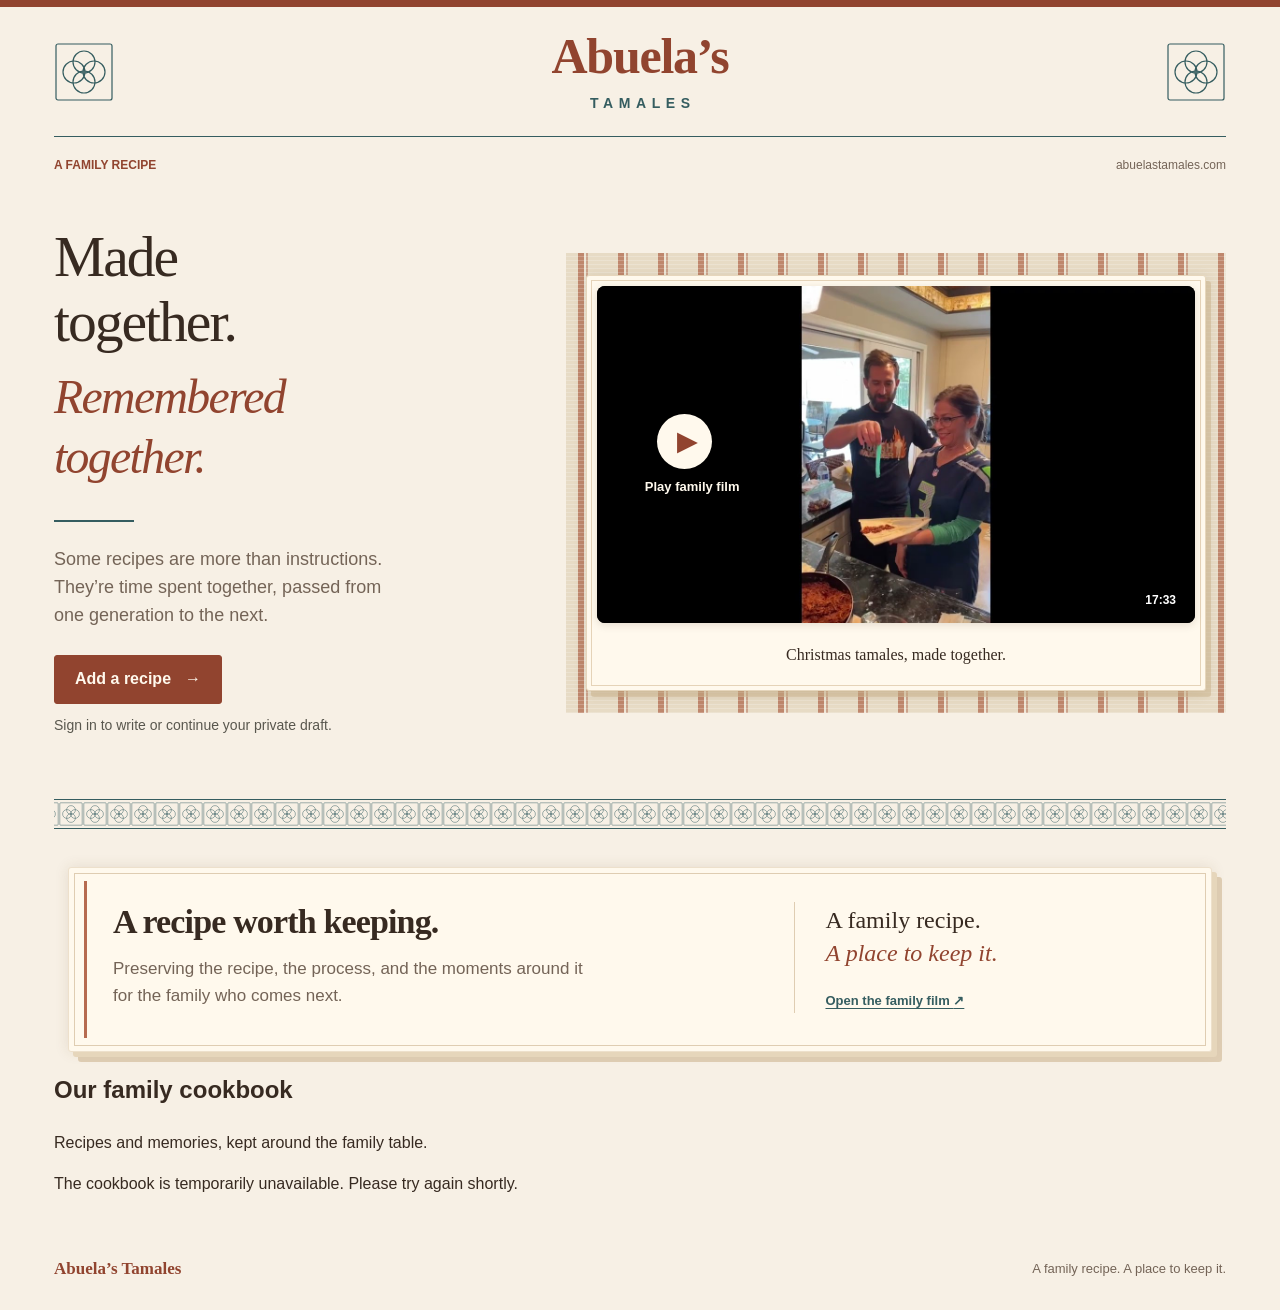
==== index.html @ d85bb09c "Add private family cookbook with photos and editor invitations" ====
<!doctype html>
<html lang="en">
<head>
<meta charset="utf-8">
<meta name="viewport" content="width=device-width, initial-scale=1">
<title>Abuela’s Tamales — A family recipe</title>
<meta name="description" content="A family tamale recipe, preserved on film for the generations to come.">
<meta name="robots" content="noindex, nofollow, max-image-preview:large">
<link rel="canonical" href="https://abuelastamales.com/">
<meta property="og:type" content="website">
<meta property="og:locale" content="en_US">
<meta property="og:site_name" content="Abuela’s Tamales">
<meta property="og:title" content="Abuela’s Tamales — Made together. Remembered together.">
<meta property="og:description" content="Watch our family’s Christmas tamale film—a recipe and the moments around it, preserved for the generations to come.">
<meta property="og:url" content="https://abuelastamales.com/">
<meta property="og:image" content="https://abuelastamales.com/share-card-v1.jpg">
<meta property="og:image:secure_url" content="https://abuelastamales.com/share-card-v1.jpg">
<meta property="og:image:type" content="image/jpeg">
<meta property="og:image:width" content="1200">
<meta property="og:image:height" content="630">
<meta property="og:image:alt" content="Abuela’s Tamales. Made together. Remembered together. A family recipe, preserved on film.">
<meta name="twitter:card" content="summary_large_image">
<meta name="twitter:title" content="Abuela’s Tamales — Made together. Remembered together.">
<meta name="twitter:description" content="A family tamale recipe, preserved on film for the generations to come.">
<meta name="twitter:image" content="https://abuelastamales.com/share-card-v1.jpg">
<meta name="twitter:image:alt" content="Abuela’s Tamales. Made together. Remembered together. A family recipe, preserved on film.">
<meta name="referrer" content="strict-origin-when-cross-origin">
<link rel="stylesheet" href="styles.css?v=recipe-entry-1">
<script src="video-config.js" defer></script>
<script src="video-player.js" defer></script>
</head>
<body>
<a class="skip-link" href="#main">Skip to content</a>
<div class="page">
<header class="site-header">
<span class="tile" aria-hidden="true"></span>
<a class="wordmark" href="./" aria-label="Abuela’s Tamales, home">Abuela’s<span>Tamales</span></a>
<span class="tile" aria-hidden="true"></span>
</header>
<main id="main">
<div class="page-label"><p class="eyebrow">A family recipe</p><span>abuelastamales.com</span></div>
<div class="hero">
<section class="intro" aria-labelledby="title">
<h1 id="title"><span>Made<br class="desktop-break"> together.</span><em>Remembered<br> together.</em></h1>
<div class="short-rule" aria-hidden="true"></div>
<p class="lead">Some recipes are more than instructions. They’re time spent together, passed from one generation to the next.</p>
<div class="recipe-entry"><a class="recipe-entry-button" href="add-recipe.html">Add a recipe <span aria-hidden="true">→</span></a><p>Sign in to write or continue your private draft.</p></div>
</section>
<div class="linen">
<figure class="film" aria-labelledby="film-caption">
<div class="video-frame" id="video-frame">
<img class="poster" src="family-video.jpg" width="1280" height="720" alt="Family members making tamales together in the kitchen.">
<a class="play-control" id="video-launch" href="https://d2r3pvc81h83y9.cloudfront.net/media/christmas-tamales-720p-v1.mp4" target="_blank" rel="noopener noreferrer" aria-label="Play the family film, Christmas Tamales, 17 minutes 33 seconds">
<span class="play-circle" aria-hidden="true">▶</span><span class="play-label">Play family film</span>
</a><span class="duration" aria-hidden="true">17:33</span>
</div>
<figcaption id="film-caption">Christmas tamales, made together.</figcaption>
<noscript><p class="player-note">Use the play link to open the family video.</p></noscript>
</figure>
</div>
</div>
<div class="tile-border" aria-hidden="true"></div>
<section class="notebook" aria-labelledby="story-title">
<div class="notebook-copy"><h2 id="story-title">A recipe worth keeping.</h2><p>Preserving the recipe, the process, and the moments around it<br class="wide-break"> for the family who comes next.</p></div>
<div class="notebook-aside"><p>A family recipe.<br><em>A place to keep it.</em></p><a href="https://d2r3pvc81h83y9.cloudfront.net/media/christmas-tamales-720p-v1.mp4" target="_blank" rel="noopener noreferrer">Open the family film <span aria-hidden="true">↗</span><span class="sr-only"> (opens a new tab)</span></a></div>
</section>
<section aria-labelledby="cookbook-heading"><h2 id="cookbook-heading">Our family cookbook</h2><p>Recipes and memories, kept around the family table.</p><div id="family-cookbook"></div></section></main>
<footer><span>Abuela’s Tamales</span><p>A family recipe. A place to keep it.</p></footer>
</div>
<script type="module" src="gallery.mjs"></script></body>
</html>
---- styles.css ----
:root{color-scheme:light;--paper:#f7f0e5;--card:#fff9ed;--ink:#372a21;--muted:#746457;--brick:#91442f;--teal:#355d60;--line:#dfcdb2;--tile:url("data:image/svg+xml,%3Csvg xmlns='http://www.w3.org/2000/svg' viewBox='0 0 60 60'%3E%3Cg fill='none' stroke='%23355d60' stroke-width='1.2'%3E%3Crect x='2' y='2' width='56' height='56' rx='2'/%3E%3Ccircle cx='30' cy='20' r='11'/%3E%3Ccircle cx='20' cy='30' r='11'/%3E%3Ccircle cx='40' cy='30' r='11'/%3E%3Ccircle cx='30' cy='40' r='11'/%3E%3C/g%3E%3C/svg%3E")}
*{box-sizing:border-box}body{margin:0;background:#e0d4c1;color:var(--ink);font:16px/1.6 -apple-system,BlinkMacSystemFont,"Segoe UI",sans-serif}.page{max-width:1400px;margin:0 auto;background:var(--paper);border-top:7px solid var(--brick);padding:0 54px}a{color:inherit;text-underline-offset:.25em}a:focus-visible,button:focus-visible{outline:3px solid var(--teal);outline-offset:5px}.site-header{display:flex;align-items:center;justify-content:space-between;min-height:130px;border-bottom:1px solid var(--teal)}.tile{width:60px;height:60px;display:block;background:var(--tile) center/contain no-repeat}.wordmark{color:var(--brick);font:bold 50px/1 Georgia,"Times New Roman",serif;letter-spacing:-.025em;text-decoration:none;text-align:center}.wordmark span{display:block;margin-top:13px;color:var(--teal);font:700 14px/1.3 -apple-system,BlinkMacSystemFont,"Segoe UI",sans-serif;letter-spacing:.4em;text-transform:uppercase;padding-left:.4em}.page-label{display:flex;align-items:center;justify-content:space-between;margin:19px 0 35px}.eyebrow{margin:0;color:var(--brick);font-size:12px;font-weight:700;text-transform:uppercase}.page-label>span{font-size:12px;color:var(--muted)}.hero{display:grid;grid-template-columns:minmax(0,.7fr) minmax(0,1fr);gap:50px;align-items:center}.intro{padding:15px 0 20px}h1{font:normal clamp(40px,4.5vw,64px)/1.12 Georgia,"Times New Roman",serif;letter-spacing:-.035em;margin:0}h1 span,h1 em{display:block}h1 em{color:var(--brick);font-weight:normal;font-size:.83em;line-height:1.25;margin-top:13px;letter-spacing:-.035em}.short-rule{width:80px;height:2px;background:var(--teal);margin:33px 0 24px}.lead{max-width:360px;margin:0;color:var(--muted);font-size:18px;line-height:1.55}.linen{padding:22px 20px;background-color:#e7dbc5;background-image:repeating-linear-gradient(0deg,#fff3 0 1px,transparent 1px 4px),repeating-linear-gradient(90deg,transparent 0 12px,#ac5f43ad 12px 18px,#fff4 18px 20px,#ad624973 20px 22px,transparent 22px 40px)}.film{position:relative;background:var(--card);margin:0;padding:10px 10px 0;border:1px solid #e6d6bc;border-radius:3px;box-shadow:5px 6px 0 #c9b18a80,0 3px 13px #624b2826;outline:1px solid #e5d3b8;outline-offset:-6px}.video-frame{position:relative;aspect-ratio:16/9;background:#000;border-radius:8px;overflow:hidden;box-shadow:0 2px 8px #49362426}.poster{width:100%;height:100%;object-fit:cover;display:block}.play-control{position:absolute;inset:0;display:flex;flex-direction:column;align-items:flex-start;justify-content:center;padding-left:10%;gap:10px;color:var(--card);text-decoration:none;font:600 13px/1.3 -apple-system,BlinkMacSystemFont,"Segoe UI",sans-serif;border:0;background:transparent;cursor:pointer;width:100%}.play-circle{display:grid;place-items:center;width:55px;height:55px;border-radius:50%;background:var(--card);color:var(--brick);font-size:25px;padding-left:4px}.play-label{margin-left:-12px}.play-control:hover .play-circle{background:#fff;transform:scale(1.04)}.play-control:focus-visible{outline:3px solid #fff;outline-offset:-6px}.duration{position:absolute;bottom:12px;right:16px;color:#fff;background:#000a;padding:0 3px;font-size:12px;font-weight:600;pointer-events:none}.video-frame video{display:block;width:100%;height:100%;border:0}figcaption{text-align:center;font:16px/1.4 Georgia,"Times New Roman",serif;padding:21px 6px 24px}.player-note{font-size:12px;padding:0 10px 10px}.tile-border{height:30px;border-block:1px solid var(--teal);margin:43px 0 38px;background-image:var(--tile);background-size:24px 24px;background-repeat:repeat-x;background-position:5px center}.notebook{position:relative;display:grid;grid-template-columns:1.7fr 1fr;gap:38px;margin:0 14px;padding:34px 38px 38px 44px;background:var(--card);border:1px solid #ede0cb;border-radius:3px;box-shadow:5px 5px 0 #e6d6bb,10px 10px 0 #cbb18a8c,0 0 14px #6a4f2420;outline:1px solid var(--line);outline-offset:-7px}.notebook:before{content:"";position:absolute;left:15px;top:13px;bottom:13px;width:3px;background:#b66b50}.notebook-copy h2{font:bold 34px/1.2 Georgia,"Times New Roman",serif;letter-spacing:-.025em;margin:0 0 12px}.notebook-copy p{margin:0;color:var(--muted);font-size:17px}.notebook-aside{border-left:1px solid var(--line);padding:2px 0 0 30px}.notebook-aside p{font:normal 24px/1.35 Georgia,"Times New Roman",serif;margin:0 0 18px}.notebook-aside p em{color:var(--brick)}.notebook-aside a{color:var(--teal);font-size:13px;font-weight:600}footer{display:flex;align-items:center;justify-content:space-between;gap:24px;padding:45px 0 30px;font-size:13px;color:var(--muted)}footer>span{color:var(--brick);font:bold 17px/1.3 Georgia,"Times New Roman",serif}footer p{margin:0}.sr-only,.skip-link:not(:focus){position:absolute;width:1px;height:1px;padding:0;margin:-1px;overflow:hidden;clip:rect(0,0,0,0);white-space:nowrap;border:0}.skip-link:focus{position:fixed;z-index:5;top:10px;left:10px;padding:10px;background:var(--card)}
@media(min-width:1500px){.page{margin-top:24px;margin-bottom:24px}}
@media(max-width:1000px){.page{padding-inline:32px}.hero{gap:28px;grid-template-columns:minmax(0,.72fr) minmax(0,1fr)}.lead{font-size:16px}.linen{padding:16px 13px}.notebook{margin-inline:5px;gap:25px;padding-right:28px}.notebook-copy h2{font-size:30px}.wide-break{display:none}}
@media(max-width:700px){body{background:var(--paper)}.page{padding:0 20px;border-top-width:6px}.site-header{min-height:102px}.tile{width:31px;height:31px}.wordmark{font-size:37px}.wordmark span{font-size:10px;letter-spacing:.3em;margin-top:9px}.page-label{margin:23px 0 20px}.eyebrow{font-size:11px}.page-label>span{display:none}.hero{display:flex;flex-direction:column;gap:0;align-items:stretch}.intro{padding:0 0 35px}h1{font-size:40px;letter-spacing:-.03em}h1 em{font-size:36px;margin-top:8px;line-height:1.2}.desktop-break{display:none}.short-rule{width:58px;margin:24px 0 21px}.lead{font-size:15px;line-height:1.6;max-width:360px}.linen{margin:0 -20px;padding:16px 12px}.film{padding:9px 9px 0}.play-circle{width:48px;height:48px;font-size:23px}.play-label{display:none}.duration{right:14px;bottom:12px;font-size:12px}figcaption{font-size:15px;padding:18px 3px 21px}.tile-border{height:26px;background-size:21px 21px;margin:29px 0 32px}.notebook{display:block;margin:0 0 0 -3px;padding:26px 23px 30px 31px}.notebook:before{left:12px;top:12px;bottom:12px;width:2px}.notebook-copy h2{font-size:30px;max-width:310px}.notebook-copy p{font-size:15px;line-height:1.65}.notebook-aside{margin-top:24px;border-left:0;border-top:1px solid var(--line);padding:22px 0 0}.notebook-aside p{font-size:23px;margin-bottom:16px}footer{justify-content:center;text-align:center;padding:42px 0 30px;display:block}footer>span{font-size:15px}footer p{margin-top:8px;font-size:12px}}
@media(prefers-reduced-motion:reduce){.play-control:hover .play-circle{transform:none}}

/* The private editor is available through the public homepage. */
.recipe-entry{margin-top:26px}.recipe-entry-button{display:inline-flex;align-items:center;justify-content:center;gap:14px;min-height:48px;padding:12px 20px;background:var(--brick,#774230);color:#fff9ed;border:1px solid var(--brick,#774230);border-radius:3px;font:600 16px/1.4 Arial,sans-serif;text-decoration:none}.recipe-entry-button:hover{background:#603524;color:#fff9ed}.recipe-entry p{font:14px/1.6 Arial,sans-serif;margin:10px 0 0;color:#59574e}.recipe-entry-button:focus-visible{outline:3px solid #3d524f;outline-offset:4px}

.family-recipe-card{padding:24px 0;border-top:1px solid #d8c8b8}.family-recipe-card img{max-width:100%;max-height:360px;object-fit:cover;border-radius:8px}.family-recipe-card a{font:28px Georgia,serif;color:#873b30}
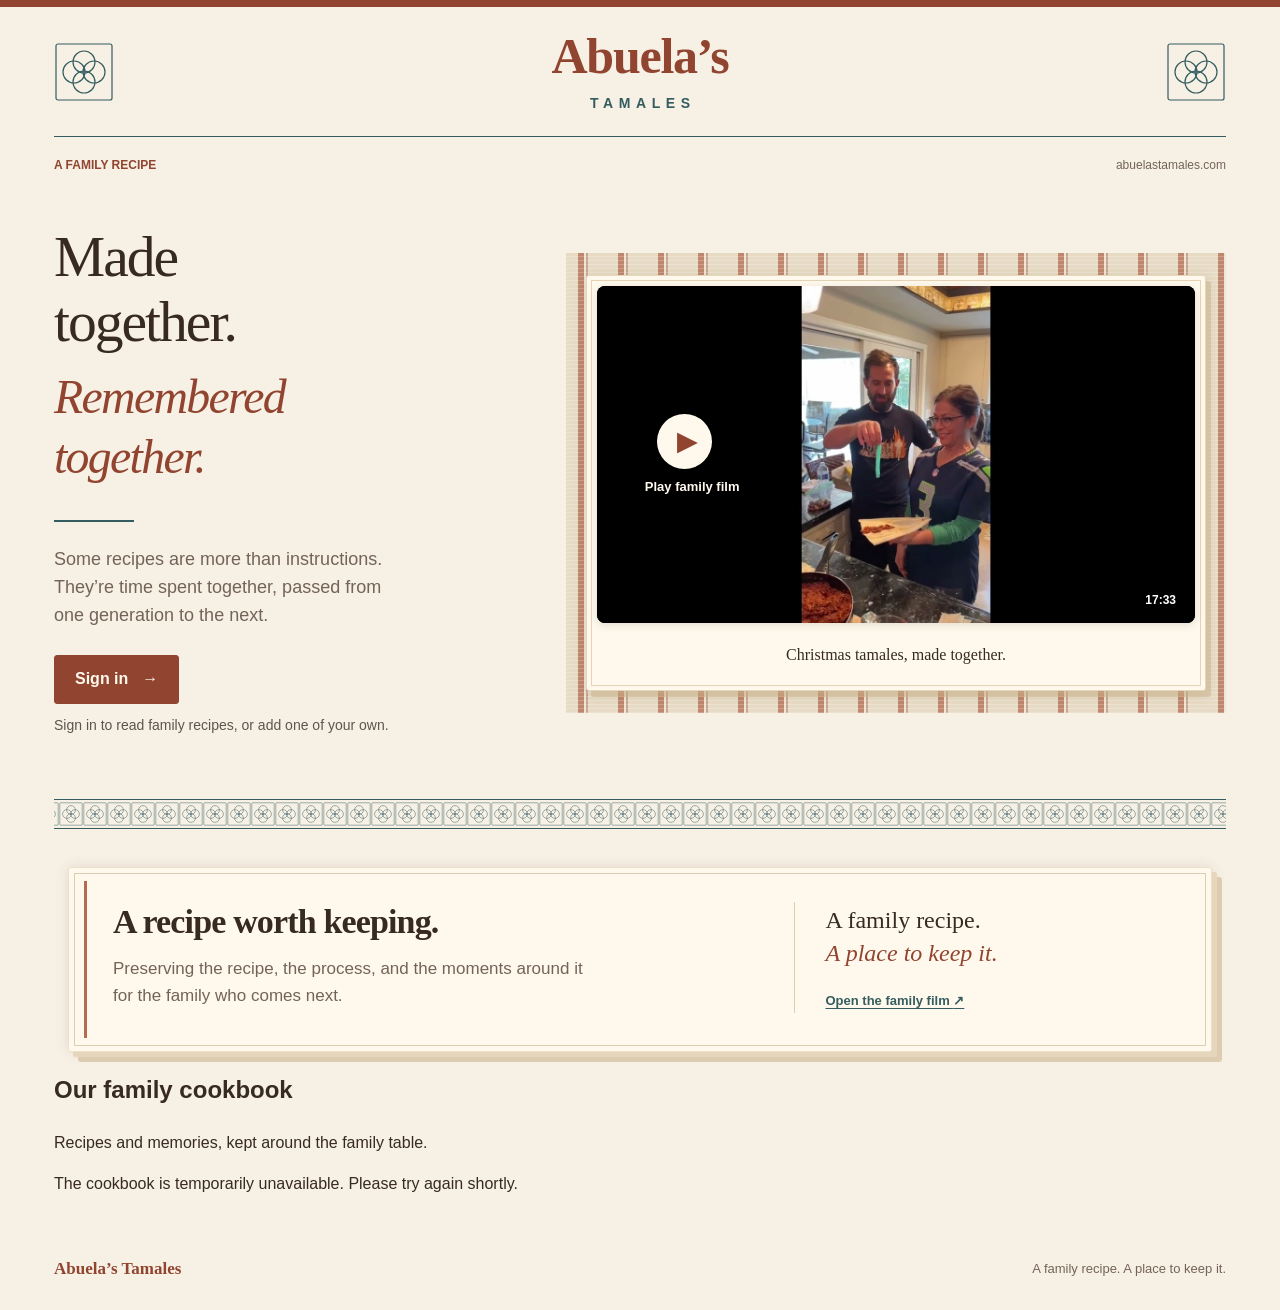
==== commit 811b26ea: "Make sign-in and recipe viewing the main entry flow" ====
--- a/index.html
+++ b/index.html
@@ -44,7 +44,7 @@
 <h1 id="title"><span>Made<br class="desktop-break"> together.</span><em>Remembered<br> together.</em></h1>
 <div class="short-rule" aria-hidden="true"></div>
 <p class="lead">Some recipes are more than instructions. They’re time spent together, passed from one generation to the next.</p>
-<div class="recipe-entry"><a class="recipe-entry-button" href="add-recipe.html">Add a recipe <span aria-hidden="true">→</span></a><p>Sign in to write or continue your private draft.</p></div>
+<div class="recipe-entry"><a class="recipe-entry-button" href="sign-in.html?browse=1">Sign in <span aria-hidden="true">→</span></a><p>Sign in to read family recipes, or add one of your own.</p></div>
 </section>
 <div class="linen">
 <figure class="film" aria-labelledby="film-caption">
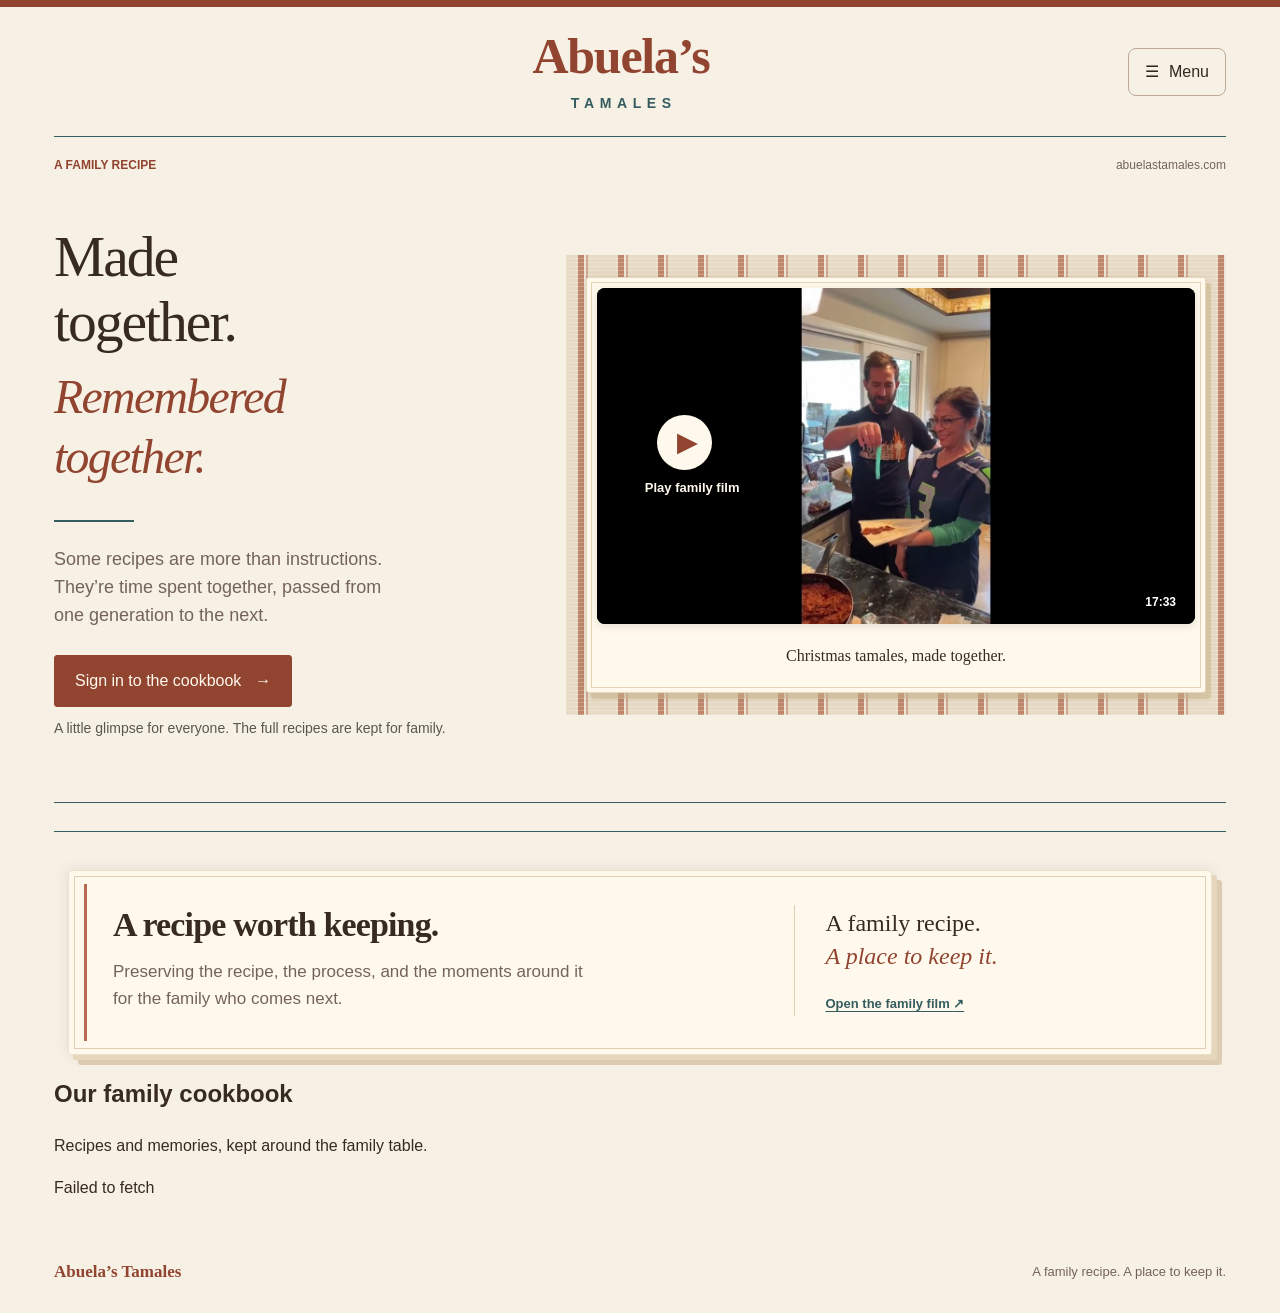
==== commit 97ebf929: "Keep the family cookbook at home with contextual menus" ====
--- a/index.html
+++ b/index.html
@@ -24,8 +24,10 @@
 <meta name="twitter:description" content="A family tamale recipe, preserved on film for the generations to come.">
 <meta name="twitter:image" content="https://abuelastamales.com/share-card-v1.jpg">
 <meta name="twitter:image:alt" content="Abuela’s Tamales. Made together. Remembered together. A family recipe, preserved on film.">
-<meta name="referrer" content="strict-origin-when-cross-origin">
-<link rel="stylesheet" href="styles.css?v=recipe-entry-1">
+<meta name="referrer" content="no-referrer">
+<meta http-equiv="Content-Security-Policy" content="default-src 'self';script-src 'self';style-src 'self';img-src 'self' blob: https://rk2tfggqse.execute-api.us-east-1.amazonaws.com;media-src https://d2r3pvc81h83y9.cloudfront.net;connect-src 'self' https://rk2tfggqse.execute-api.us-east-1.amazonaws.com https://abuelas-recipes-799780492152.auth.us-east-1.amazoncognito.com https://abuelas-recipes-recipes-glqsobtyse8c.s3.us-east-1.amazonaws.com;object-src 'none';base-uri 'none';form-action 'none'">
+<link rel="stylesheet" href="styles.css?v=home-2">
+<link rel="stylesheet" href="home-shell.css">
 <script src="video-config.js" defer></script>
 <script src="video-player.js" defer></script>
 </head>
@@ -35,16 +37,16 @@
 <header class="site-header">
 <span class="tile" aria-hidden="true"></span>
 <a class="wordmark" href="./" aria-label="Abuela’s Tamales, home">Abuela’s<span>Tamales</span></a>
-<span class="tile" aria-hidden="true"></span>
+<button id="menu-toggle" type="button" aria-haspopup="dialog" aria-controls="family-menu" aria-expanded="false"><span aria-hidden="true">☰</span><span>Menu</span></button>
 </header>
 <main id="main">
 <div class="page-label"><p class="eyebrow">A family recipe</p><span>abuelastamales.com</span></div>
 <div class="hero">
-<section class="intro" aria-labelledby="title">
-<h1 id="title"><span>Made<br class="desktop-break"> together.</span><em>Remembered<br> together.</em></h1>
+<section class="intro" aria-labelledby="home-title">
+<h1 id="home-title"><span>Made<br class="desktop-break"> together.</span><em>Remembered<br> together.</em></h1>
 <div class="short-rule" aria-hidden="true"></div>
 <p class="lead">Some recipes are more than instructions. They’re time spent together, passed from one generation to the next.</p>
-<div class="recipe-entry"><a class="recipe-entry-button" href="sign-in.html?browse=1">Sign in <span aria-hidden="true">→</span></a><p>Sign in to read family recipes, or add one of your own.</p></div>
+<div class="recipe-entry"><button id="home-sign-in" class="recipe-entry-button" type="button">Sign in to the cookbook <span aria-hidden="true">→</span></button><p id="home-auth-note">A little glimpse for everyone. The full recipes are kept for family.</p></div>
 </section>
 <div class="linen">
 <figure class="film" aria-labelledby="film-caption">
@@ -64,8 +66,11 @@
 <div class="notebook-copy"><h2 id="story-title">A recipe worth keeping.</h2><p>Preserving the recipe, the process, and the moments around it<br class="wide-break"> for the family who comes next.</p></div>
 <div class="notebook-aside"><p>A family recipe.<br><em>A place to keep it.</em></p><a href="https://d2r3pvc81h83y9.cloudfront.net/media/christmas-tamales-720p-v1.mp4" target="_blank" rel="noopener noreferrer">Open the family film <span aria-hidden="true">↗</span><span class="sr-only"> (opens a new tab)</span></a></div>
 </section>
-<section aria-labelledby="cookbook-heading"><h2 id="cookbook-heading">Our family cookbook</h2><p>Recipes and memories, kept around the family table.</p><div id="family-cookbook"></div></section></main>
+<section aria-labelledby="cookbook-heading"><h2 id="cookbook-heading" tabindex="-1">Our family cookbook</h2><p>Recipes and memories, kept around the family table.</p><p id="home-status" role="status"></p><div id="family-cookbook"></div></section></main>
 <footer><span>Abuela’s Tamales</span><p>A family recipe. A place to keep it.</p></footer>
 </div>
-<script type="module" src="gallery.mjs"></script></body>
+<dialog id="family-menu" aria-labelledby="menu-heading"><div class="menu-top"><h2 id="menu-heading">Around the family table</h2><button id="menu-close" type="button" aria-label="Close menu">Close ×</button></div><nav id="menu-actions" aria-label="Family cookbook"></nav></dialog>
+<dialog id="family-task" aria-labelledby="task-heading"><div class="task-top"><h2 id="task-heading" tabindex="-1">Family cookbook</h2><button id="task-close" type="button" aria-label="Close and return home">Close ×</button></div><p id="status" role="status" aria-live="polite"></p><div id="task-body"></div></dialog>
+<div id="task-parking" hidden><p id="preview-note" hidden></p><section id="editor-panel"><div id="editor-actions" class="actions"></div><div id="workspace"><section class="panel"><h2>About the recipe</h2><label for="title">Recipe name</label><input id="title" maxlength="160" autocomplete="off"><label for="description">A short introduction <span class="note">· public when published</span></label><textarea id="description" maxlength="240" aria-describedby="description-count"></textarea><p id="description-count" class="note">240 characters remaining</p><label for="notes">Family notes <span class="note">· signed-in family only</span></label><textarea id="notes"></textarea><h3>Photos, if you’d like</h3><p class="note">Recipe photos are public when you publish. Photos in unfinished drafts stay private. JPEG, PNG or WebP, up to 15 MB each.</p><div id="photos"></div><div id="photo-controls" hidden><label for="photo-file">Choose a photo</label><input id="photo-file" type="file" accept="image/jpeg,image/png,image/webp"><label for="photo-audience">Photo placement</label><select id="photo-audience"><option value="gallery">Public recipe photo</option><option value="cover">Public cover photo</option></select><label for="photo-alt">Describe the photo</label><input id="photo-alt" maxlength="300"></div></section><section class="panel"><h2>Recipe parts</h2><p class="note">One part works beautifully. Add others for masa, filling, frosting, or finishing.</p><div id="parts"></div><button id="add-part" type="button">Add recipe part</button><button id="undo" type="button" class="secondary" hidden>Undo remove</button></section><section class="panel"><h2>Review and share</h2><p>Check the public introduction and the full family recipe separately.</p><div class="actions"><button id="review" type="button">Review recipe</button><button id="export" class="secondary" type="button">Download draft</button></div></section></div><section id="preview" class="panel" hidden aria-label="Recipe review"></section></section></div>
+<script type="module" src="cookbook-app.mjs"></script></body>
 </html>
--- a/home-shell.css
+++ b/home-shell.css
@@ -0,0 +1,11 @@
+:root{--surface-card:#fffcf7;--surface-muted:#e8dcc9;--text-primary:#34271f;--text-secondary:#655348;--border-subtle:#d8c8b8;--action-primary:#873b30;--focus-ring:#245d79}
+[hidden]{display:none!important}button,input,textarea,select{font:inherit}button{cursor:pointer}button:disabled{cursor:default;opacity:.55}button:focus-visible,a:focus-visible,input:focus-visible,textarea:focus-visible,select:focus-visible,summary:focus-visible{outline:3px solid var(--focus-ring);outline-offset:4px}
+#menu-toggle{display:flex;align-items:center;gap:10px;min-height:48px;border:1px solid #bba995;border-radius:8px;padding:10px 16px;background:transparent;color:#34271f;font:16px Arial,sans-serif}#home-sign-in{font:inherit;cursor:pointer}.site-header #menu-toggle{justify-self:end}.site-header{position:relative}#home-status:empty{display:none}
+#family-menu,#family-task{box-sizing:border-box;color:var(--text-primary);font:17px/1.55 Arial,sans-serif;border:1px solid var(--border-subtle);padding:28px;max-height:90dvh;overflow:auto;overscroll-behavior:contain}dialog::backdrop{background:rgba(24,22,20,.55);backdrop-filter:blur(3px)}body:has(dialog[open]){overflow:hidden}
+#family-menu{inset:0 0 auto;width:100%;max-width:100%;margin:0 auto;border:0;border-radius:0 0 18px 18px;background:rgba(38,37,35,.93);color:#fff9ed;box-shadow:0 12px 40px #0003}#family-menu[open]{animation:menu-down .22s ease-out}.menu-top,.task-top{display:flex;align-items:center;justify-content:space-between;gap:24px;margin-bottom:24px}.menu-top h2,.task-top h2{font:normal 30px/1.2 Georgia,serif;margin:0}.menu-top button{background:transparent;color:#fff9ed;border:1px solid #a79a8b}#family-menu button{font:inherit;min-height:48px;border-radius:8px;padding:12px 18px}#menu-actions{display:grid;gap:12px}#menu-actions button{text-align:left;color:#fff9ed;background:transparent;border:1px solid #756e64;width:100%}#menu-actions button:hover{background:#ffffff14}#family-menu :focus-visible{outline:3px solid #f1c582;outline-offset:3px}
+#family-task{width:min(920px,calc(100% - 40px));max-width:920px;margin:auto;border-radius:16px;background:#f7f1e7}#family-task h2,#family-task h3{font-family:Georgia,serif;line-height:1.2}#family-task h2{font-size:30px}#family-task h3{font-size:23px}#family-task button,#family-cookbook button{min-height:48px;padding:12px 20px;background:var(--action-primary);color:white;border:0;border-radius:8px;font:inherit}#family-task button.secondary,#task-close{background:var(--surface-muted)!important;color:var(--text-primary)!important}#family-task .panel{background:var(--surface-card);border:1px solid var(--border-subtle);border-radius:12px;padding:24px;margin:24px 0}#family-task .actions,#family-task #photo-controls,#family-task #family-invitations>section>div{display:flex;flex-wrap:wrap;gap:12px}#family-task #photo-controls{display:block}#family-task #photo-controls button{margin-top:16px}#family-task label{display:block;font-weight:600;margin:20px 0 6px}#family-task input,#family-task textarea,#family-task select{box-sizing:border-box;width:100%;min-height:48px;font:inherit;padding:12px;border:1px solid #887467;border-radius:8px;background:var(--surface-card);color:var(--text-primary)}#family-task textarea{min-height:120px}#family-task fieldset{min-width:0;border:1px solid var(--border-subtle);border-radius:8px;margin:16px 0;padding:16px}#family-task .part{border-top:1px solid var(--border-subtle);padding-top:20px;margin-top:24px}#family-task .part>button{margin:8px 12px 8px 0}#family-task .note{font-size:15px;color:var(--text-secondary)}#status{color:#315c45}#status:empty{display:none}#family-task img,#family-cookbook img{max-width:100%;height:auto;border-radius:8px}#family-task figure{margin:16px 0}.recipe-card{padding:24px 0;border-top:1px solid var(--border-subtle)}.recipe-card h3{font:30px Georgia,serif}.recipe-card button{margin:8px 12px 8px 0}#family-invitations h2{display:none}#family-invitations section>div{display:flex;gap:12px;flex-wrap:wrap;margin-top:20px}#family-invitations section>div>div{flex-basis:100%}#family-invitations section>div button{margin:4px 0}.task-top{position:sticky;top:-28px;padding:12px 0;background:#f7f1e7;z-index:2}.task-top button{flex-shrink:0}
+@keyframes menu-down{from{transform:translateY(-100%);opacity:.4}to{transform:translateY(0);opacity:1}}@media(prefers-reduced-motion:reduce){#family-menu[open]{animation:none}*{scroll-behavior:auto!important}}@media(max-width:600px){#family-menu{padding:20px}.menu-top h2{font-size:24px}#family-task{width:calc(100% - 20px);max-height:94dvh;padding:20px}.task-top{top:-20px;gap:12px;align-items:flex-start}.task-top h2{font-size:25px}.task-top button{padding:10px;font-size:15px}#family-task .panel{padding:16px}.actions>button,#family-invitations section>div>button{flex-basis:100%;width:100%}#family-task #add-part,#family-task #undo{margin-top:12px;width:100%}.site-header #menu-toggle{font-size:14px;padding:8px 12px}.site-header #menu-toggle span:first-child{font-size:21px}}
+
+.menu-top button{white-space:nowrap;flex-shrink:0}@media(max-width:600px){#family-task{width:calc(100% - 40px)}.task-top{flex-wrap:wrap}.task-top button{margin-left:auto}}
+
+#family-task .private-recipe>h2:first-child{display:none}
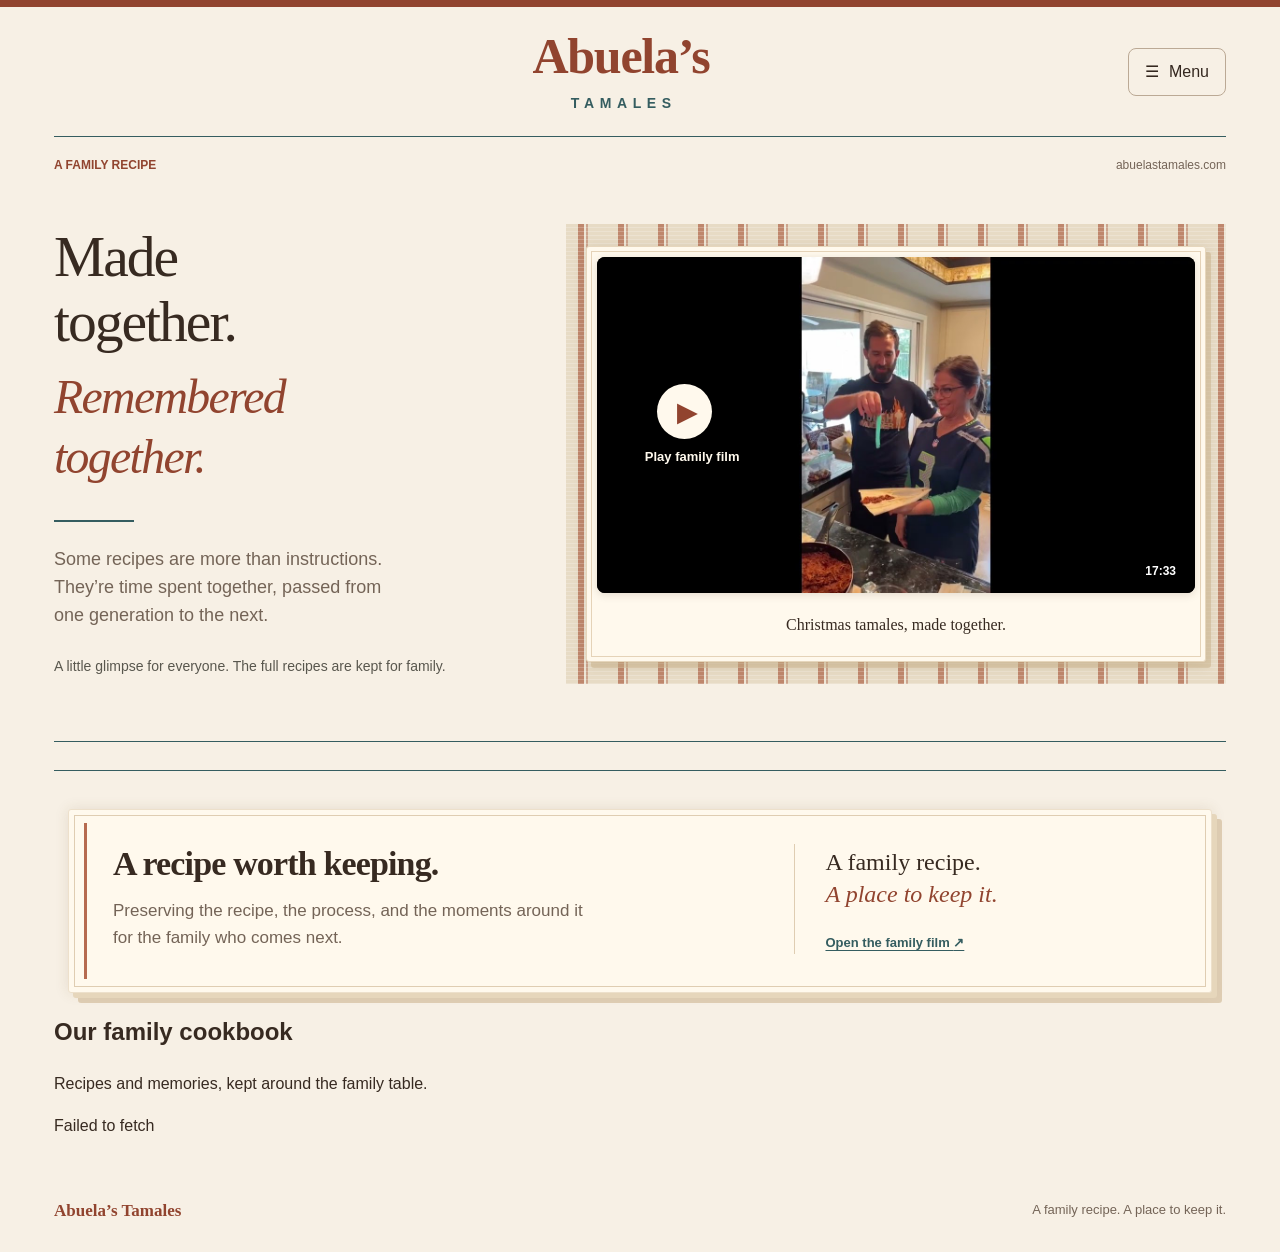
==== commit ae33dc03: "Simplify sign-in and mark Home as current" ====
--- a/index.html
+++ b/index.html
@@ -46,7 +46,7 @@
 <h1 id="home-title"><span>Made<br class="desktop-break"> together.</span><em>Remembered<br> together.</em></h1>
 <div class="short-rule" aria-hidden="true"></div>
 <p class="lead">Some recipes are more than instructions. They’re time spent together, passed from one generation to the next.</p>
-<div class="recipe-entry"><button id="home-sign-in" class="recipe-entry-button" type="button">Sign in to the cookbook <span aria-hidden="true">→</span></button><p id="home-auth-note">A little glimpse for everyone. The full recipes are kept for family.</p></div>
+<div class="recipe-entry"><p id="home-auth-note">A little glimpse for everyone. The full recipes are kept for family.</p></div>
 </section>
 <div class="linen">
 <figure class="film" aria-labelledby="film-caption">
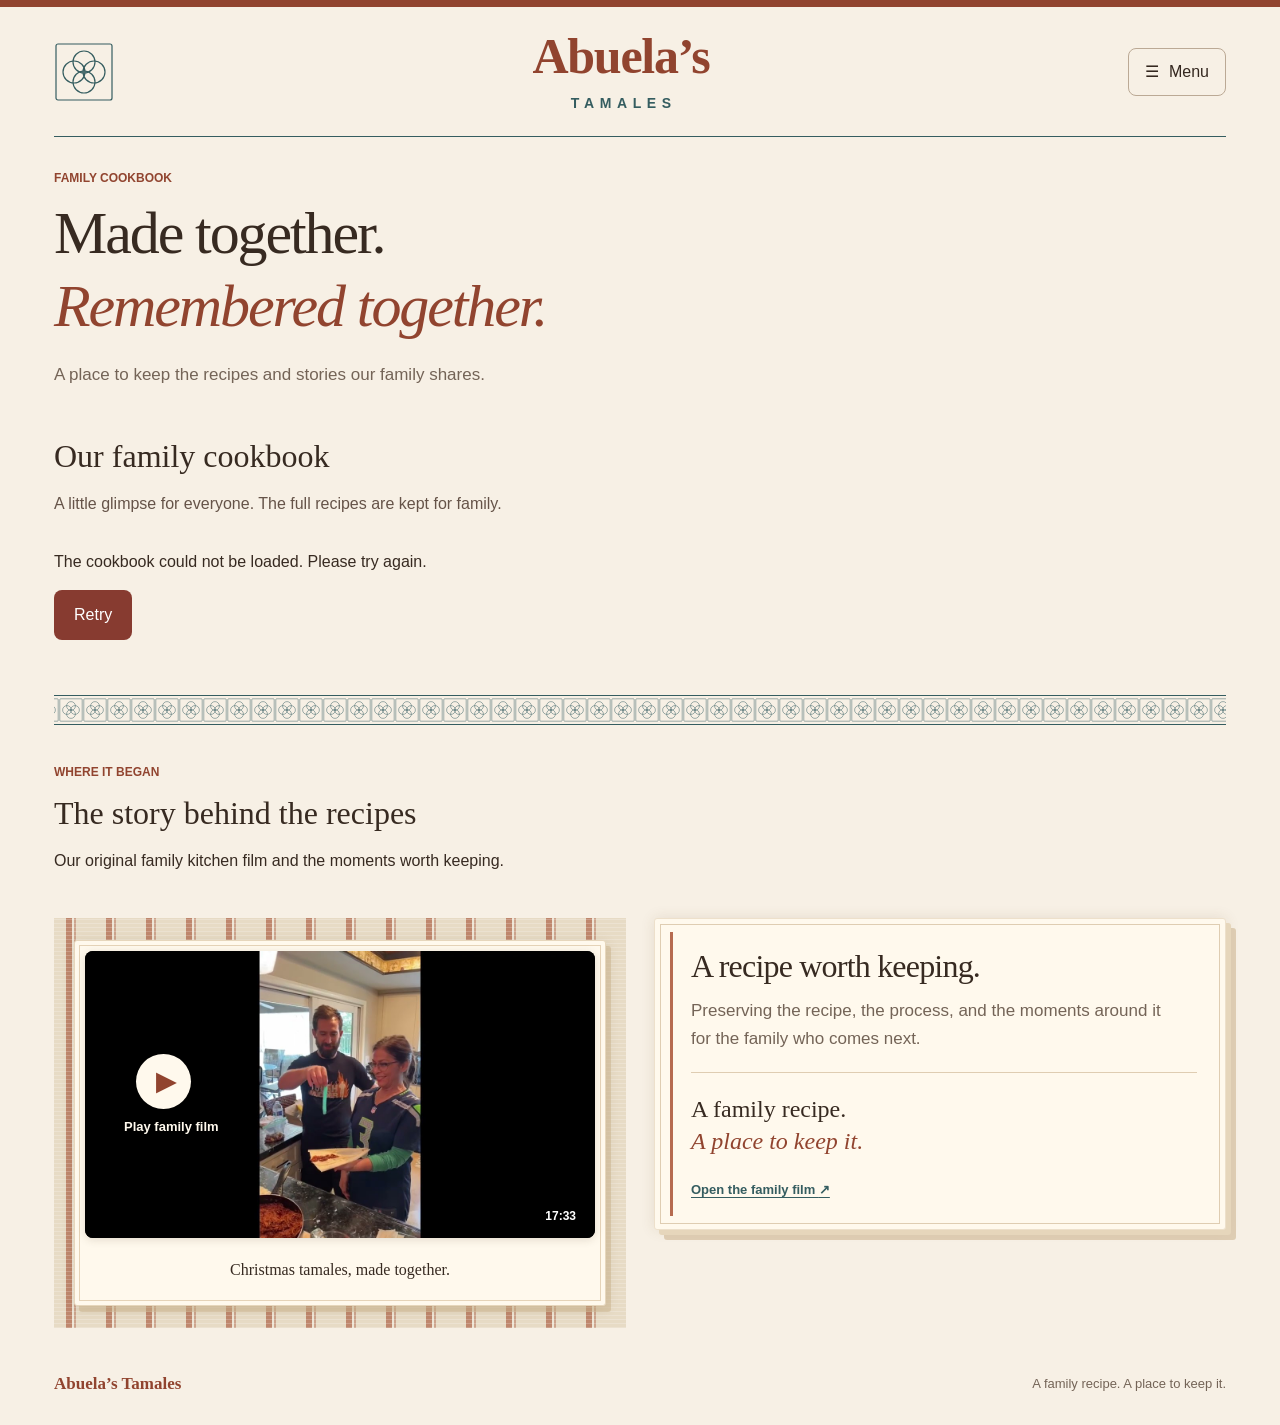
==== commit 61b2f678: "Make the family cookbook the center of browsing and recipe creation Bring recipes before the preserv" ====
--- a/index.html
+++ b/index.html
@@ -3,7 +3,7 @@
 <head>
 <meta charset="utf-8">
 <meta name="viewport" content="width=device-width, initial-scale=1">
-<title>Abuela’s Tamales — A family recipe</title>
+<title>Abuela’s Tamales — Family cookbook</title>
 <meta name="description" content="A family tamale recipe, preserved on film for the generations to come.">
 <meta name="robots" content="noindex, nofollow, max-image-preview:large">
 <link rel="canonical" href="https://abuelastamales.com/">
@@ -40,14 +40,14 @@
 <button id="menu-toggle" type="button" aria-haspopup="dialog" aria-controls="family-menu" aria-expanded="false"><span aria-hidden="true">☰</span><span>Menu</span></button>
 </header>
 <main id="main">
-<div class="page-label"><p class="eyebrow">A family recipe</p><span>abuelastamales.com</span></div>
-<div class="hero">
-<section class="intro" aria-labelledby="home-title">
-<h1 id="home-title"><span>Made<br class="desktop-break"> together.</span><em>Remembered<br> together.</em></h1>
-<div class="short-rule" aria-hidden="true"></div>
-<p class="lead">Some recipes are more than instructions. They’re time spent together, passed from one generation to the next.</p>
-<div class="recipe-entry"><p id="home-auth-note">A little glimpse for everyone. The full recipes are kept for family.</p></div>
+<section class="cookbook-intro" aria-labelledby="home-title">
+<p class="eyebrow">Family cookbook</p>
+<h1 id="home-title"><span>Made together.</span><em>Remembered together.</em></h1>
+<p class="lead">A place to keep the recipes and stories our family shares.</p>
 </section>
+<section class="cookbook-collection" aria-labelledby="cookbook-heading"><h2 id="cookbook-heading" tabindex="-1">Our family cookbook</h2><p id="home-auth-note">A little glimpse for everyone. The full recipes are kept for family.</p><p id="home-status" role="status"></p><div id="family-cookbook" aria-live="polite"></div></section>
+<div class="tile-border" aria-hidden="true"></div>
+<section class="family-story" aria-labelledby="story-heading"><div class="story-intro"><p class="eyebrow">Where it began</p><h2 id="story-heading">The story behind the recipes</h2><p>Our original family kitchen film and the moments worth keeping.</p></div>
 <div class="linen">
 <figure class="film" aria-labelledby="film-caption">
 <div class="video-frame" id="video-frame">
@@ -60,17 +60,15 @@
 <noscript><p class="player-note">Use the play link to open the family video.</p></noscript>
 </figure>
 </div>
-</div>
-<div class="tile-border" aria-hidden="true"></div>
 <section class="notebook" aria-labelledby="story-title">
 <div class="notebook-copy"><h2 id="story-title">A recipe worth keeping.</h2><p>Preserving the recipe, the process, and the moments around it<br class="wide-break"> for the family who comes next.</p></div>
 <div class="notebook-aside"><p>A family recipe.<br><em>A place to keep it.</em></p><a href="https://d2r3pvc81h83y9.cloudfront.net/media/christmas-tamales-720p-v1.mp4" target="_blank" rel="noopener noreferrer">Open the family film <span aria-hidden="true">↗</span><span class="sr-only"> (opens a new tab)</span></a></div>
 </section>
-<section aria-labelledby="cookbook-heading"><h2 id="cookbook-heading" tabindex="-1">Our family cookbook</h2><p>Recipes and memories, kept around the family table.</p><p id="home-status" role="status"></p><div id="family-cookbook"></div></section></main>
+</section></main>
 <footer><span>Abuela’s Tamales</span><p>A family recipe. A place to keep it.</p></footer>
 </div>
-<dialog id="family-menu" aria-labelledby="menu-heading"><div class="menu-top"><h2 id="menu-heading">Around the family table</h2><button id="menu-close" type="button" aria-label="Close menu">Close ×</button></div><nav id="menu-actions" aria-label="Family cookbook"></nav></dialog>
-<dialog id="family-task" aria-labelledby="task-heading"><div class="task-top"><h2 id="task-heading" tabindex="-1">Family cookbook</h2><button id="task-close" type="button" aria-label="Close and return home">Close ×</button></div><p id="status" role="status" aria-live="polite"></p><div id="task-body"></div></dialog>
-<div id="task-parking" hidden><p id="preview-note" hidden></p><section id="editor-panel"><div id="editor-actions" class="actions"></div><div id="workspace"><section class="panel"><h2>About the recipe</h2><label for="title">Recipe name</label><input id="title" maxlength="160" autocomplete="off"><label for="description">A short introduction <span class="note">· public when published</span></label><textarea id="description" maxlength="240" aria-describedby="description-count"></textarea><p id="description-count" class="note">240 characters remaining</p><label for="notes">Family notes <span class="note">· signed-in family only</span></label><textarea id="notes"></textarea><h3>Photos, if you’d like</h3><p class="note">Recipe photos are public when you publish. Photos in unfinished drafts stay private. JPEG, PNG or WebP, up to 15 MB each.</p><div id="photos"></div><div id="photo-controls" hidden><label for="photo-file">Choose a photo</label><input id="photo-file" type="file" accept="image/jpeg,image/png,image/webp"><label for="photo-audience">Photo placement</label><select id="photo-audience"><option value="gallery">Public recipe photo</option><option value="cover">Public cover photo</option></select><label for="photo-alt">Describe the photo</label><input id="photo-alt" maxlength="300"></div></section><section class="panel"><h2>Recipe parts</h2><p class="note">One part works beautifully. Add others for masa, filling, frosting, or finishing.</p><div id="parts"></div><button id="add-part" type="button">Add recipe part</button><button id="undo" type="button" class="secondary" hidden>Undo remove</button></section><section class="panel"><h2>Review and share</h2><p>Check the public introduction and the full family recipe separately.</p><div class="actions"><button id="review" type="button">Review recipe</button><button id="export" class="secondary" type="button">Download draft</button></div></section></div><section id="preview" class="panel" hidden aria-label="Recipe review"></section></section></div>
+<dialog id="family-menu" aria-labelledby="menu-heading"><div class="menu-top"><h2 id="menu-heading">Around the family table</h2><button id="menu-close" type="button" aria-label="Close menu">×</button></div><nav id="menu-actions" aria-label="Family cookbook"></nav></dialog>
+<dialog id="family-task" aria-labelledby="task-heading"><div class="task-top"><h2 id="task-heading" tabindex="-1">Family cookbook</h2><button id="task-close" type="button" aria-label="Close and return home">×</button></div><p id="status" role="status" aria-live="polite"></p><div id="task-body"></div></dialog>
+<div id="task-parking" hidden><p id="preview-note" hidden></p><section id="editor-panel"><p class="editor-intro">Keep a recipe for the family. Your draft stays private until you publish.</p><div id="workspace"><section class="panel recipe-basics"><label for="title">Recipe name</label><input id="title" maxlength="160" autocomplete="off" placeholder="What do you call this recipe?"><label for="description">A short introduction <span class="note">· public when published</span></label><textarea id="description" maxlength="240" aria-describedby="description-count"></textarea><p id="description-count" class="note">240 characters remaining</p></section><section class="panel"><h2>Recipe parts</h2><p class="note">One part works beautifully. Add others for masa, filling, frosting, or finishing.</p><div id="parts"></div><button id="add-part" type="button">Add recipe part</button><button id="undo" type="button" class="secondary" hidden>Undo remove</button></section><details class="recipe-extras"><summary>Photos &amp; family notes (optional)</summary><label for="notes">Family notes <span class="note">· signed-in family only</span></label><textarea id="notes"></textarea><h3>Photos, if you’d like</h3><p class="note">Recipe photos are public when you publish. Photos in unfinished drafts stay private. JPEG, PNG or WebP, up to 15 MB each.</p><div id="photos"></div><div id="photo-controls" hidden><label for="photo-file">Choose a photo</label><input id="photo-file" type="file" accept="image/jpeg,image/png,image/webp"><label for="photo-audience">Photo placement</label><select id="photo-audience"><option value="gallery">Public recipe photo</option><option value="cover">Public cover photo</option></select><label for="photo-alt">Describe the photo</label><input id="photo-alt" maxlength="300"></div></details></div><section id="preview" class="panel" hidden aria-label="Recipe review"></section><div id="editor-actions" class="actions editor-toolbar"><button id="review" class="secondary" type="button">Preview recipe</button></div><details id="draft-options"><summary>Draft options</summary><div class="actions"><button id="export" class="secondary" type="button">Download draft</button></div></details></section></div>
 <script type="module" src="cookbook-app.mjs"></script></body>
 </html>
--- a/home-shell.css
+++ b/home-shell.css
@@ -9,3 +9,18 @@
 .menu-top button{white-space:nowrap;flex-shrink:0}@media(max-width:600px){#family-task{width:calc(100% - 40px)}.task-top{flex-wrap:wrap}.task-top button{margin-left:auto}}
 
 #family-task .private-recipe>h2:first-child{display:none}
+/* One ivory task surface; the header stays visible while the form scrolls. */
+#family-task{padding:0;inset:auto 0 auto;top:calc(var(--visible-top,0px) + var(--visible-height,100dvh)/2);transform:translateY(-50%);max-height:calc(var(--visible-height,100dvh) - 40px);overflow:hidden;width:min(760px,calc(100% - 40px))}#family-task[open]{display:flex;flex-direction:column}.task-top{position:static;flex:none;margin:0;padding:20px;gap:16px;flex-wrap:nowrap;background:transparent}.task-top h2{font-size:30px;line-height:1.15;min-width:0;overflow-wrap:anywhere}#family-task #task-close{width:48px;height:48px;min-height:48px;flex:0 0 48px;padding:0;margin:0;background:transparent!important;border:1px solid transparent;font:30px/1 Arial,sans-serif;color:#655348!important}#family-task #task-close:hover{background:#e8dcc9!important}#task-body{min-height:0;overflow-y:auto;overscroll-behavior:contain;padding:0 20px 24px;scroll-padding:20px;flex:1 1 auto}#family-task>#status{flex:none;margin:0;padding:0 20px 12px;font-size:16px}#family-task>#status:empty{padding:0}#family-task #family-invitations{padding:0;margin:0;border:0;border-radius:0;background:transparent}#family-invitations p{font-size:17px;line-height:1.5;margin:0 0 24px}#family-task #family-invitations label{margin:0 0 16px;font-size:16px}#family-invitations input{display:block;margin-top:12px;height:52px}#family-invitations input:focus-visible{outline-width:2px;outline-offset:3px}#family-invitations section>.invitation-actions{display:flex;margin-top:16px;gap:12px}#family-invitations .invitation-actions>button{width:100%;flex-basis:100%;margin:0}#family-invitations section>div:empty{display:none}#family-access>div>div{padding:16px 0;border-top:1px solid var(--border-subtle);overflow-wrap:anywhere}#family-access button{margin:12px 12px 0 0}#menu-actions .owner-menu-action{border-top:1px solid #b5aa9b;margin-top:8px}#family-task .panel:first-child{margin-top:0}@media(max-width:600px){.task-top{padding:16px 20px 20px}.task-top h2{font-size:28px}#task-body{padding-bottom:max(24px,env(safe-area-inset-bottom))}#family-task{border-radius:14px}#family-access button{width:100%;margin-right:0}} 
+
+.menu-top{gap:12px}.menu-top h2{min-width:0;flex:1}#family-menu #menu-close{width:48px;height:48px;min-height:48px;flex:0 0 48px;padding:0;border:0;background:transparent;font:30px/1 Arial,sans-serif}#family-menu #menu-close:hover{background:#ffffff14}
+
+/* Cookbook first: the family archive follows the collection. */
+.cookbook-intro{padding:32px 0 28px;max-width:820px}.cookbook-intro h1{font-size:clamp(34px,4.8vw,60px);margin:12px 0 18px}.cookbook-intro h1 em{font-size:1em;margin-top:2px}.cookbook-intro .lead{max-width:620px;font-size:17px}.cookbook-collection{padding:20px 0 12px}.cookbook-collection>h2,.family-story h2{font:normal 32px/1.2 Georgia,serif;margin:0 0 12px}.cookbook-collection>p{color:var(--text-secondary);max-width:650px}.cookbook-empty{border-block:1px solid var(--border-subtle);padding:24px 0;margin-top:24px;max-width:720px}.cookbook-empty h3{font:normal 24px/1.3 Georgia,serif;margin:0 0 10px}.cookbook-empty p{margin:0;color:var(--text-secondary);max-width:560px}.family-story{display:grid;grid-template-columns:1fr 1fr;gap:28px;align-items:start}.story-intro{grid-column:1/-1}.story-intro .eyebrow{margin-bottom:12px}.family-story .notebook{display:block;margin:0;padding:28px 28px 28px 36px}.family-story .notebook-aside{border-left:0;border-top:1px solid var(--line);padding:20px 0 0;margin-top:20px}.family-story .linen{margin:0}.recipe-card figure{margin:0 0 20px}.recipe-card figure img{width:100%;max-height:300px;object-fit:cover}.recipe-card h3{margin:12px 0}.recipe-card p{overflow-wrap:anywhere}#family-cookbook{display:grid;grid-template-columns:repeat(auto-fit,minmax(min(100%,300px),1fr));gap:28px}#family-cookbook>.cookbook-empty,#family-cookbook>.catalogue-error{grid-column:1/-1}.recipe-card>button+button{background:transparent!important;color:var(--action-primary)!important;border:1px solid var(--border-subtle)!important}
+/* Short tasks are compact. Reading and writing get room to breathe. */
+#family-task[data-surface="compact"]{width:min(480px,calc(100% - 40px))}#family-task[data-surface="workspace"]{width:min(920px,calc(100% - 48px));height:calc(var(--visible-height,100dvh) - 64px);max-height:1000px}#family-task[data-surface="workspace"] #task-body{padding-inline:32px}#family-task .editor-intro{color:var(--text-secondary);margin:0 0 20px}#family-task .recipe-basics>label:first-child{margin-top:0;font:normal 24px/1.25 Georgia,serif}#family-task #title{font-size:20px}#family-task .panel{border:0;border-radius:0;background:transparent;padding:0;margin:28px 0}#family-task .recipe-basics{margin-top:0}#family-task h3{font-size:24px}#family-task label{margin-top:16px}#family-task .part-options{margin:12px 0}#family-task summary{cursor:pointer;padding:12px 0;min-height:48px;color:var(--text-secondary)}#family-task .part-options .actions{margin-bottom:20px}#family-task fieldset{background:var(--surface-card)}#family-task .editor-toolbar{position:sticky;bottom:-24px;margin:24px -4px 0;padding:12px 4px max(12px,env(safe-area-inset-bottom));background:#f7f1e7;border-top:1px solid var(--border-subtle);z-index:1}#family-task #draft-options{padding-top:12px}#family-task #draft-options button{background:transparent;color:var(--action-primary);border:1px solid var(--border-subtle)}#family-task .public-preview{padding-bottom:24px;border-bottom:1px solid var(--border-subtle)}#family-task .recipe-component{padding:20px 0;border-top:1px solid var(--border-subtle)}#family-task .recipe-component h4{font:600 16px/1.5 Arial,sans-serif;margin:20px 0 12px}#family-task .recipe-component li{padding:5px 0;overflow-wrap:anywhere}#family-task .recipe-component ol li{padding-left:8px;margin-bottom:10px}#family-task .my-recipe{padding:20px 0;border-bottom:1px solid var(--border-subtle)}#family-task .my-recipe h3{margin:0 0 8px}#family-task .my-recipe p{margin:0 0 16px;color:var(--text-secondary)}#task-heading:focus:not(:focus-visible),#preview:focus:not(:focus-visible){outline:none}#family-task p,#family-task h3{overflow-wrap:anywhere}
+@media(max-width:700px){.cookbook-intro{padding:24px 0 18px}.cookbook-intro h1{font-size:36px}.cookbook-intro .lead{font-size:16px}.cookbook-collection{padding-top:16px}.cookbook-collection>h2,.family-story h2{font-size:28px}.family-story{display:block}.family-story .linen{margin:24px -20px}.family-story .notebook{margin-top:28px}.cookbook-empty{margin-top:20px;padding:20px 0}}
+@media(max-width:600px){#family-task[data-surface="workspace"]{width:100%;height:var(--visible-height,100dvh);max-height:var(--visible-height,100dvh);border-radius:0;border:0}#family-task[data-surface="workspace"] #task-body{padding-inline:20px;padding-bottom:max(24px,env(safe-area-inset-bottom))}#family-task[data-surface="workspace"] .task-top{padding-top:max(16px,env(safe-area-inset-top))}#family-task .editor-toolbar{bottom:calc(-1 * max(24px,env(safe-area-inset-bottom)));gap:12px}#family-task .editor-toolbar>button{flex:1;flex-basis:0;width:auto;padding-inline:12px}#family-task .editor-toolbar>button:only-child{flex:none;width:100%}.site-header .wordmark{font-size:32px}.site-header .tile{width:26px;height:26px}#family-task .recipe-component ul,#family-task .recipe-component ol{padding-left:24px}}
+
+:root{--tile:url("family-tile.svg")}#editor-actions:has(#publish-recipe:not([hidden])) [data-editor-action]:not(#publish-recipe){background:var(--surface-muted);color:var(--text-primary)}
+
+#family-task .recipe-extras{margin:28px 0;border-top:1px solid var(--border-subtle)}#family-task .recipe-extras>summary{font:normal 23px/1.4 Georgia,serif;padding:20px 0}#family-task .recipe-extras #photo-controls{padding-bottom:20px}
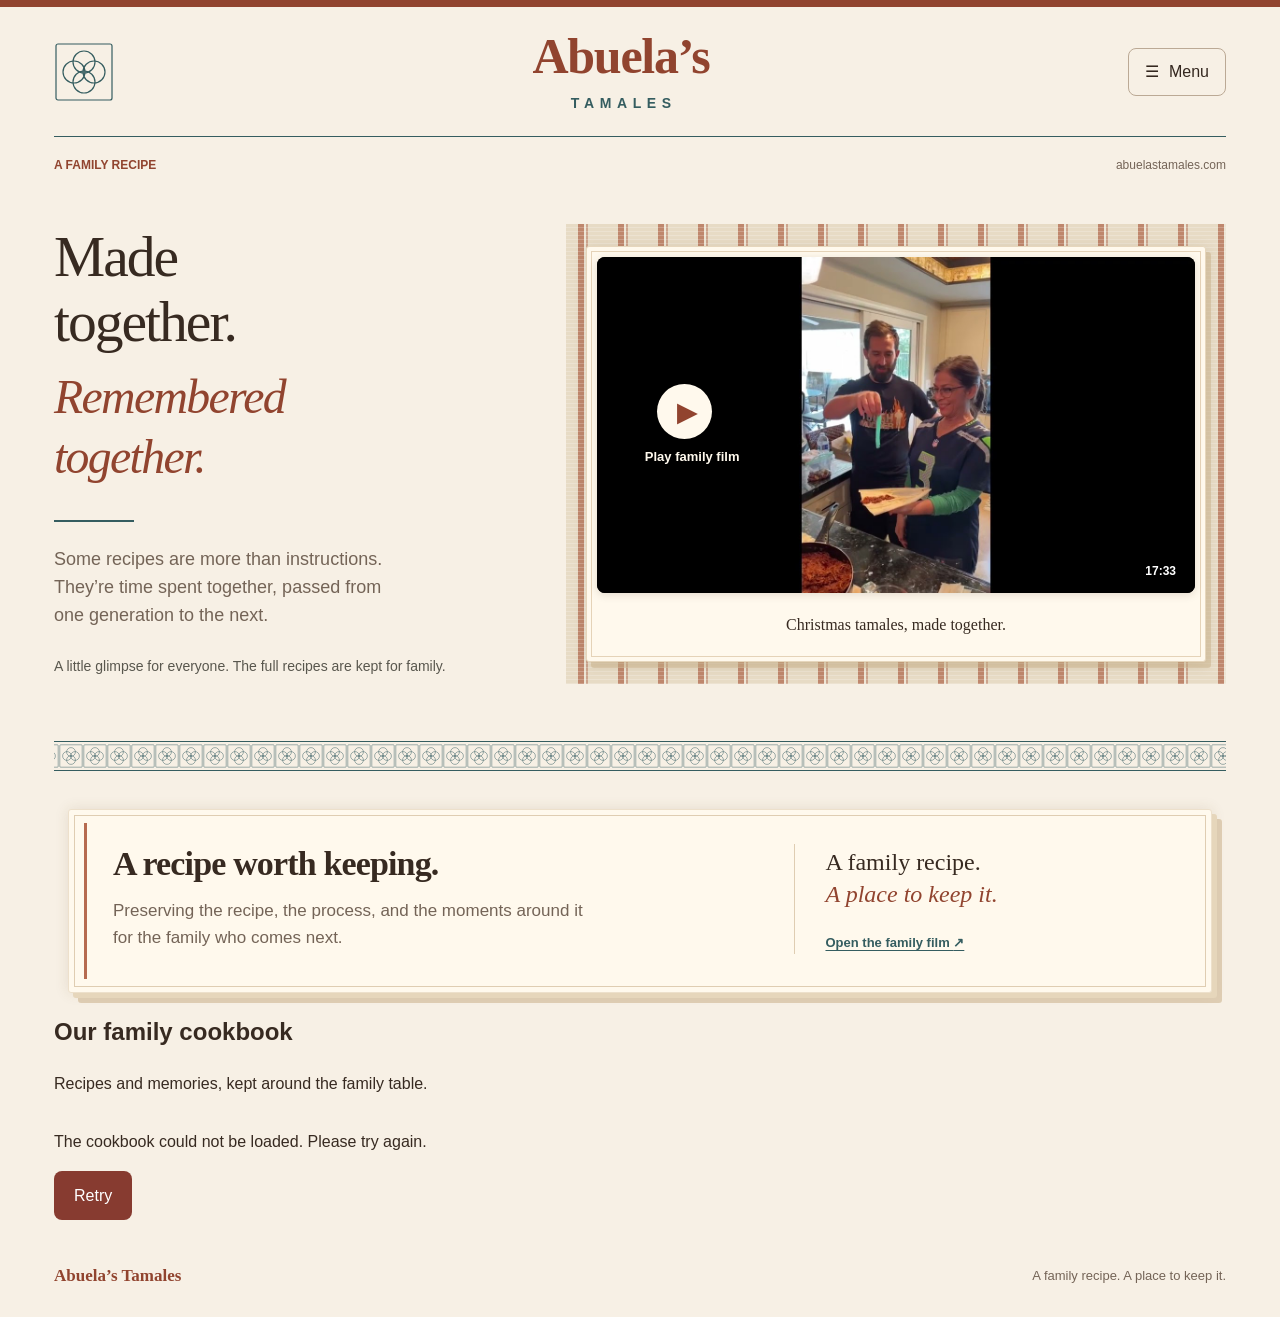
==== commit 64584dbf: "Restore the original film-led homepage Restore the exact pre-redesign homepage main content: origina" ====
--- a/index.html
+++ b/index.html
@@ -40,14 +40,14 @@
 <button id="menu-toggle" type="button" aria-haspopup="dialog" aria-controls="family-menu" aria-expanded="false"><span aria-hidden="true">☰</span><span>Menu</span></button>
 </header>
 <main id="main">
-<section class="cookbook-intro" aria-labelledby="home-title">
-<p class="eyebrow">Family cookbook</p>
-<h1 id="home-title"><span>Made together.</span><em>Remembered together.</em></h1>
-<p class="lead">A place to keep the recipes and stories our family shares.</p>
+<div class="page-label"><p class="eyebrow">A family recipe</p><span>abuelastamales.com</span></div>
+<div class="hero">
+<section class="intro" aria-labelledby="home-title">
+<h1 id="home-title"><span>Made<br class="desktop-break"> together.</span><em>Remembered<br> together.</em></h1>
+<div class="short-rule" aria-hidden="true"></div>
+<p class="lead">Some recipes are more than instructions. They’re time spent together, passed from one generation to the next.</p>
+<div class="recipe-entry"><p id="home-auth-note">A little glimpse for everyone. The full recipes are kept for family.</p></div>
 </section>
-<section class="cookbook-collection" aria-labelledby="cookbook-heading"><h2 id="cookbook-heading" tabindex="-1">Our family cookbook</h2><p id="home-auth-note">A little glimpse for everyone. The full recipes are kept for family.</p><p id="home-status" role="status"></p><div id="family-cookbook" aria-live="polite"></div></section>
-<div class="tile-border" aria-hidden="true"></div>
-<section class="family-story" aria-labelledby="story-heading"><div class="story-intro"><p class="eyebrow">Where it began</p><h2 id="story-heading">The story behind the recipes</h2><p>Our original family kitchen film and the moments worth keeping.</p></div>
 <div class="linen">
 <figure class="film" aria-labelledby="film-caption">
 <div class="video-frame" id="video-frame">
@@ -60,11 +60,13 @@
 <noscript><p class="player-note">Use the play link to open the family video.</p></noscript>
 </figure>
 </div>
+</div>
+<div class="tile-border" aria-hidden="true"></div>
 <section class="notebook" aria-labelledby="story-title">
 <div class="notebook-copy"><h2 id="story-title">A recipe worth keeping.</h2><p>Preserving the recipe, the process, and the moments around it<br class="wide-break"> for the family who comes next.</p></div>
 <div class="notebook-aside"><p>A family recipe.<br><em>A place to keep it.</em></p><a href="https://d2r3pvc81h83y9.cloudfront.net/media/christmas-tamales-720p-v1.mp4" target="_blank" rel="noopener noreferrer">Open the family film <span aria-hidden="true">↗</span><span class="sr-only"> (opens a new tab)</span></a></div>
 </section>
-</section></main>
+<section aria-labelledby="cookbook-heading"><h2 id="cookbook-heading" tabindex="-1">Our family cookbook</h2><p>Recipes and memories, kept around the family table.</p><p id="home-status" role="status"></p><div id="family-cookbook"></div></section></main>
 <footer><span>Abuela’s Tamales</span><p>A family recipe. A place to keep it.</p></footer>
 </div>
 <dialog id="family-menu" aria-labelledby="menu-heading"><div class="menu-top"><h2 id="menu-heading">Around the family table</h2><button id="menu-close" type="button" aria-label="Close menu">×</button></div><nav id="menu-actions" aria-label="Family cookbook"></nav></dialog>
